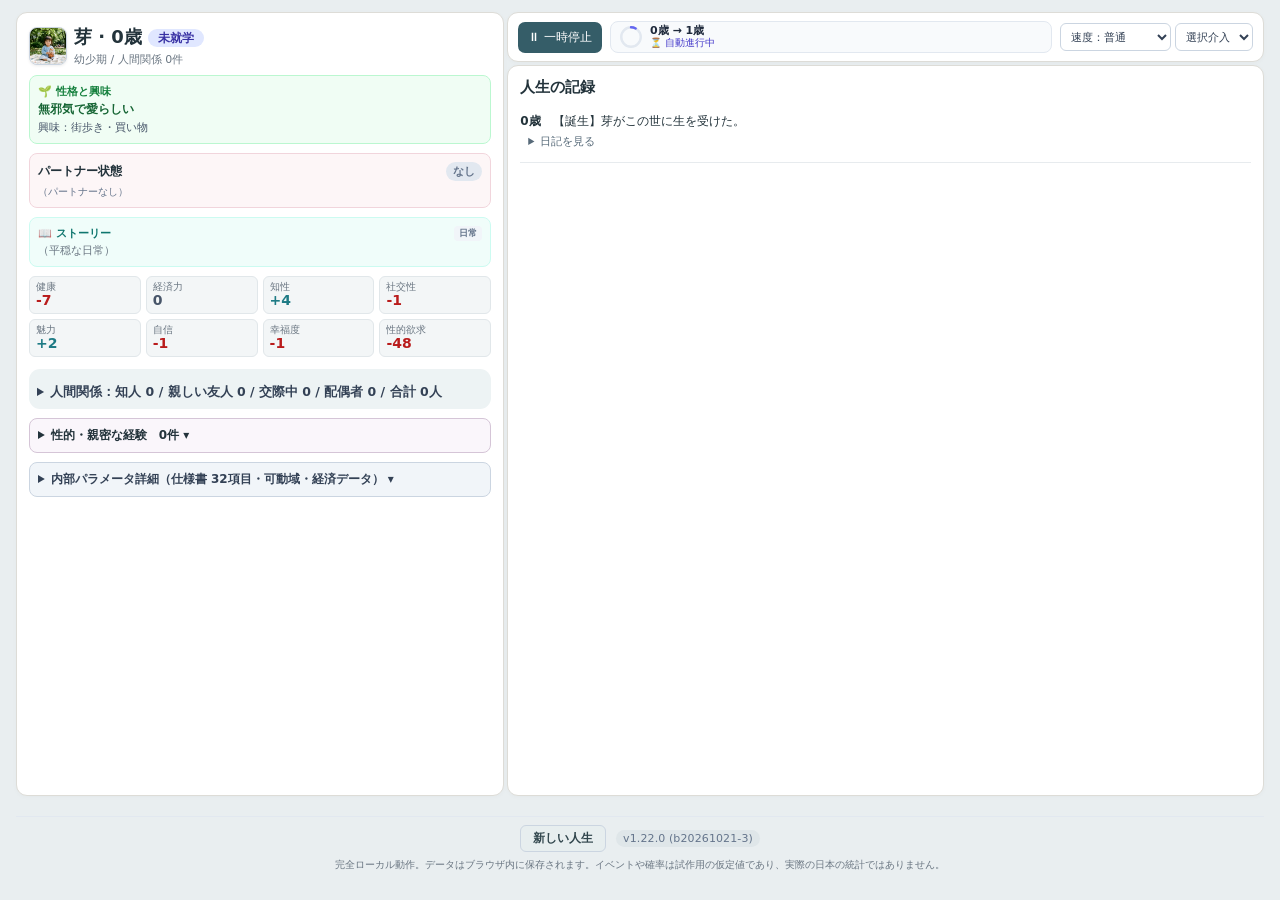
==== index.html @ 7a84aae5 "improve" ====
<!doctype html>
<html lang="ja">

<head>
  <meta charset="utf-8">
  <meta name="viewport" content="width=device-width,initial-scale=1,viewport-fit=cover">
  <meta name="color-scheme" content="light">
  <meta name="apple-mobile-web-app-capable" content="yes">
  <meta name="mobile-web-app-capable" content="yes">
  <meta name="apple-mobile-web-app-status-bar-style" content="default">
  <meta name="apple-mobile-web-app-title" content="ある人生">
  <title>ある人生 - Life Simulator</title>
  <link rel="stylesheet" href="style.css?v=20261025-9">
</head>

<body>
  <main>
    <div class="workspace">
      <!-- 左カラム（デスクトップ）/ 下部詳細（スマホ）：プロフィール・ステータス・経験等 -->
      <section class="panel profile-panel">
        <div class="profile-summary">
          <div id="identity"></div>
          <div id="personalityInterest"></div>
          <div id="partnerStatus"></div>
          <div id="statusEmptySlot" class="status-empty-slot"></div>
          <div id="location" style="display:none;"></div>
        </div>
        <div class="stats" id="stats"></div>
        <!-- 人間関係パネル（デスクトップ時：パラメータの下、スマホ時：操作パネルの上へ動的配置） -->
        <section class="panel bonds-panel">
          <div id="bonds"></div>
        </section>
        <div id="experiencePanel"></div>
        <div id="internalParams"></div>
      </section>

      <!-- スリム操作パネル（時間の経過：円形プログレスリング） -->
      <section class="panel play-panel">
        <div class="play-controls-row">
          <button id="autoToggle" class="primary play-btn" title="進行 / 一時停止を切り替えます">
            <span id="autoToggleIcon">⏸</span> <span id="autoToggleText">一時停止</span>
          </button>

          <!-- 時間の経過インジケーター（円形リング＋年齢進行） -->
          <div id="timeProgressBox" class="time-progress-box" title="1年の経過インジケーター">
            <div class="time-ring-wrapper">
              <svg class="time-ring" width="24" height="24" viewBox="0 0 32 32">
                <circle class="time-ring-bg" cx="16" cy="16" r="13" />
                <circle id="timeProgressBar" class="time-ring-fg" cx="16" cy="16" r="13" />
              </svg>
            </div>
            <div class="time-text-group">
              <span id="timeProgressAge" class="time-age-text">0歳 → 1歳</span>
              <span id="timeProgressLabel" class="time-status-text">自動進行中</span>
            </div>
          </div>

          <div class="play-config-group">
            <select id="autoSpeedSelect" class="compact-select" title="進行速度">
              <option value="280" selected>速度：普通</option>
              <option value="120">速度：速い</option>
              <option value="550">速度：ゆっくり</option>
            </select>
            <select id="mode" class="compact-select" title="プレイモード">
              <option value="choice">選択介入</option>
              <option value="auto">全自動</option>
              <option value="free">自由入力</option>
            </select>
          </div>
        </div>

        <div id="intervene" style="display:none;margin-top:6px;">
          <h2 style="margin:4px 0 2px;font-size:12px;">自由入力</h2><textarea id="command"
            placeholder="例：勉強する／転職したい／貯金する／女性と交際したい／秘密を打ち明ける"></textarea>
          <div class="controls"><button id="act">行動する</button><span class="muted" id="feedback"></span></div>
        </div>
      </section>

      <!-- 人生の記録パネル -->
      <section class="panel history-panel">
        <h2>人生の記録</h2>
        <div id="event"></div>
        <div id="history" class="log"></div>
      </section>
    </div>

    <!-- ページ下部：バージョン情報・新しい人生ボタン・フッター注記 -->
    <footer class="app-footer">
      <div class="footer-actions">
        <button class="secondary restart-btn" id="restart">新しい人生</button>
        <span id="buildVersion" class="build-version">v1.22.8 (b20261025-9)</span>
      </div>
      <p class="muted footer-note">完全ローカル動作。データはブラウザ内に保存されます。イベントや確率は試作用の仮定値であり、実際の日本の統計ではありません。</p>
    </footer>
  </main>
  <script>window.BUILD_CACHE_KEY = '20261025-9';</script>
  <script src="events/manifest.js?v=20261025-9"></script>
  <script src="events/loader.js?v=20261025-9"></script>
  <script src="js/app.js?v=20261025-9"></script>
</body>

</html>
---- style.css ----
:root {
      font-family: system-ui, -apple-system, sans-serif;
      color-scheme: light;
      color: #27313c;
      background: #f4f2ed
    }

    * {
      box-sizing: border-box
    }

    body {
      margin: 0
    }

    main {
      max-width: 850px;
      margin: 25px auto;
      padding: 18px
    }

    header {
      display: flex;
      justify-content: space-between;
      align-items: center;
      gap: 12px
    }

    h1 {
      font-size: 27px;
      margin: 0
    }

    h2 {
      font-size: 19px
    }

    .muted {
      color: #697581;
      font-size: 13px
    }

    .panel {
      background: white;
      border: 1px solid #dddcd7;
      border-radius: 15px;
      padding: 20px;
      margin-top: 15px;
      box-shadow: 0 2px 8px #00000008
    }

    .stats {
      display: grid;
      grid-template-columns: repeat(4, 1fr);
      gap: 10px
    }

    .stat {
      background: #f2f5f5;
      border-radius: 9px;
      padding: 10px
    }

    .stat b {
      display: block;
      font-size: 20px
    }

    button,
    select,
    textarea {
      font: inherit
    }

    button {
      border: 0;
      background: #355d68;
      color: white;
      padding: 10px 14px;
      border-radius: 9px;
      cursor: pointer
    }

    button.secondary {
      background: #e7eeef;
      color: #30454c
    }

    button:disabled {
      opacity: .5;
      cursor: not-allowed
    }

    .controls {
      display: flex;
      flex-wrap: wrap;
      gap: 9px;
      align-items: center
    }

    select {
      padding: 10px;
      border-radius: 8px;
      border: 1px solid #cbd0d2;
      background: #ffffff;
      color: #23333b
    }

    textarea {
      width: 100%;
      min-height: 85px;
      padding: 12px;
      border: 1px solid #cbd0d2;
      border-radius: 9px;
      resize: vertical;
      background: #ffffff;
      color: #23333b
    }

    .choice {
      display: block;
      width: 100%;
      text-align: left;
      margin: 8px 0;
      background: #edf2f2;
      color: #263f45
    }

    .log {
      max-height: 320px;
      overflow: auto
    }

    .log p {
      border-bottom: 1px solid #eee;
      padding-bottom: 8px;
      line-height: 1.6
    }

    .note {
      background: #fff4de;
      padding: 10px;
      border-radius: 8px
    }

    .hidden {
      display: none
    }

    /* Compact single-screen workspace */
    :root {
      background: #e9eef0;
      color: #23333b
    }

    html,
    body {
      height: 100%;
      overflow: hidden
    }

    main {
      max-width: none;
      width: 100%;
      height: 100dvh;
      margin: 0;
      padding: 12px 16px;
      display: grid;
      grid-template-rows: minmax(0, 1fr) auto;
      gap: 10px;
    }

    header {
      display: none;
    }

    .build-version {
      font-size: 11px;
      font-weight: 500;
      color: #64748b;
      background: #dfe6e9;
      padding: 2px 7px;
      border-radius: 999px;
      letter-spacing: 0.01em;
      white-space: nowrap;
    }

    h2 {
      font-size: 15px;
      margin: 0 0 7px
    }

    .muted {
      font-size: 11px
    }

    .workspace {
      display: grid;
      grid-template-columns: minmax(280px, 1fr) minmax(380px, 1.55fr);
      grid-template-rows: auto minmax(0, 1fr);
      gap: 3px;
      min-height: 0;
      height: 100%;
    }

    .panel {
      margin: 0;
      border-radius: 11px;
      padding: 12px;
      box-shadow: 0 1px 5px #00000007;
      min-height: 0
    }

    .profile-panel,
    .bonds-panel,
    .play-panel,
    .history-panel {
      display: flex;
      flex-direction: column;
      overflow: hidden
    }

    .profile-panel {
      grid-column: 1;
      grid-row: 1 / span 2;
      overflow: auto;
    }

    .profile-panel .bonds-panel {
      background: transparent;
      border: none;
      box-shadow: none;
      padding: 0;
      margin: 4px 0 0;
      align-self: stretch;
      width: 100%;
      flex-shrink: 0;
    }

    .play-panel {
      grid-column: 2;
      grid-row: 1;
      overflow: visible;
      min-height: auto;
      height: auto;
      align-self: start;
    }

    .history-panel {
      grid-column: 2;
      grid-row: 2;
      overflow: hidden;
    }

    .profile-summary {
      display: flex;
      flex-direction: column;
      gap: 0;
    }

    .profile-summary #identity {
      margin-bottom: 8px;
    }

    .stats {
      display: grid;
      grid-template-columns: repeat(4, minmax(0, 1fr));
      gap: 5px;
      margin-bottom: 8px;
    }

    .stat {
      padding: 4px 6px;
      background: #f3f6f7;
      border: 1px solid #e1e7ea;
      border-radius: 6px;
      min-width: 0;
    }

    .stat b {
      font-size: 14px;
      line-height: 1.2;
      display: block;
    }

    .stat .muted {
      font-size: 10px;
      line-height: 1.1;
      white-space: nowrap;
      overflow: hidden;
      text-overflow: ellipsis;
      display: block;
    }

    .controls {
      gap: 6px
    }

    button {
      padding: 7px 10px;
      border-radius: 7px;
      font-size: 12px
    }

    select {
      padding: 7px;
      font-size: 12px
    }

    .play-panel>.controls {
      flex-shrink: 0
    }

    .play-panel>.muted {
      margin: 7px 0;
      font-size: 10px
    }

    .history-panel #event {
      flex-shrink: 0;
      margin-bottom: 8px;
    }

    .pending-event-card {
      background: #ffffff;
      border: 1.5px solid #a87182;
      border-radius: 8px;
      box-shadow: 0 4px 14px rgba(168, 113, 130, 0.12);
      padding: 10px 12px;
      margin-bottom: 8px;
    }

    .pending-header {
      display: flex;
      justify-content: space-between;
      align-items: center;
      margin-bottom: 5px;
    }

    .pending-badge {
      display: inline-block;
      background: #f7eff2;
      color: #6b3b49;
      border: 1px solid #e8d5dc;
      font-size: 11px;
      font-weight: 700;
      padding: 2px 8px;
      border-radius: 4px;
    }

    .pending-age {
      font-size: 11px;
      font-weight: 600;
      color: #64748b;
    }

    .pending-title {
      margin: 0 0 6px;
      font-size: 13.5px;
      color: #0f172a;
      font-weight: 700;
    }

    .pending-desc {
      margin: 0 0 10px;
      font-size: 12.5px;
      line-height: 1.55;
      color: #334155;
    }

    .pending-choices {
      display: flex;
      flex-direction: column;
      gap: 5px;
    }

    .pending-choices .choice {
      margin: 0;
      padding: 7px 11px;
      text-align: left;
      font-weight: 600;
      font-size: 12.5px;
      border-radius: 6px;
      background: #fff;
      border: 1px solid #cbd5e1;
      color: #0f172a;
      cursor: pointer;
      transition: all 0.15s ease;
    }

    .pending-choices .choice:hover {
      background: #faf4f6;
      border-color: #a87182;
      color: #542936;
    }

    .history-choice-line,
    .history-result-line {
      display: flex;
      align-items: baseline;
      gap: 6px;
      margin: 3px 0 2px;
      font-size: 12px;
      line-height: 1.45;
      color: #334155;
    }

    .history-choice-text {
      font-weight: 500;
      color: #0369a1;
    }

    .history-result-text {
      font-weight: 500;
      color: #334155;
    }

    .history-impact-line {
      display: flex;
      align-items: baseline;
      gap: 6px;
      margin: 2px 0 2px;
      font-size: 11px;
      line-height: 1.4;
      color: #64748b;
    }

    .history-impact-text {
      color: #475569;
    }

    .history-tag {
      display: inline-block;
      padding: 1px 6px;
      border-radius: 4px;
      font-size: 10px;
      font-weight: 700;
      letter-spacing: 0.5px;
      flex-shrink: 0;
    }

    .tag-choice {
      background: #e0f2fe;
      color: #0369a1;
      border: 1px solid #bae6fd;
    }

    .tag-result {
      background: #f1f5f9;
      color: #475569;
      border: 1px solid #cbd5e1;
    }

    .tag-impact {
      background: #f8fafc;
      color: #64748b;
      border: 1px solid #e2e8f0;
    }

    .tag-precursor,
    .badge-precursor {
      background: #f0fdf4 !important;
      color: #166534 !important;
      border: 1px solid #bbf7d0 !important;
    }

    .tag-followup,
    .badge-followup {
      background: #eff6ff !important;
      color: #1e40af !important;
      border: 1px solid #bfdbfe !important;
    }

    .tag-story,
    .badge-narrative {
      background: #fffbeb !important;
      color: #92400e !important;
      border: 1px solid #fde68a !important;
    }

    .tag-major,
    .badge-major {
      background: #fdf2f4 !important;
      color: #881337 !important;
      border: 1px solid #fecdd3 !important;
    }

    .tag-random,
    .badge-random {
      background: #f0f9ff !important;
      color: #0369a1 !important;
      border: 1px solid #bae6fd !important;
    }

    .tag-daily,
    .badge-daily {
      background: #f8fafc !important;
      color: #475569 !important;
      border: 1px solid #e2e8f0 !important;
    }

    .choice-narrative {
      background: #f8fafc !important;
      border-color: #94a3b8 !important;
      color: #1e293b !important;
      text-align: center !important;
      padding: 9px 15px !important;
      font-weight: 700 !important;
    }

    .choice-narrative:hover {
      background: #e2e8f0 !important;
      border-color: #64748b !important;
      color: #0f172a !important;
    }

    .note {
      padding: 10px
    }

    .note p {
      margin: 6px 0 10px;
      font-size: 13px;
      line-height: 1.5
    }

    .choice {
      padding: 8px 10px;
      margin: 5px 0
    }

    .play-panel #intervene {
      margin-top: 8px;
      border-top: 1px solid #e4e9eb;
      padding-top: 9px;
      flex-shrink: 0
    }

    .play-panel #intervene h2 {
      margin: 0 0 6px
    }

    textarea {
      min-height: 55px;
      max-height: 100px;
      padding: 8px;
      font-size: 12px
    }

    .log {
      max-height: none;
      overflow: auto;
      flex: 1;
      min-height: 0
    }

    .log p {
      font-size: 12px;
      line-height: 1.45;
      margin: 0;
      padding: 9px 0
    }

    .history-panel h2 {
      flex-shrink: 0
    }

    .footer-note {
      margin: 0;
      padding: 0 3px;
      font-size: 10px
    }

    .profile-panel #identity h2 {
      font-size: 18px;
      margin: 0 0 3px
    }

    .profile-panel #identity p {
      margin: 0 0 12px
    }

    .history-panel .log p:first-child {
      font-weight: 500
    }

    /* スリムな操作パネルスタイル */
    .play-panel {
      padding: 8px 10px;
    }

    .play-controls-row {
      display: flex;
      align-items: center;
      flex-wrap: wrap;
      gap: 6px 8px;
    }

    .play-btn {
      font-size: 12px;
      font-weight: 700;
      padding: 6px 12px;
      border-radius: 8px;
      display: inline-flex;
      align-items: center;
      gap: 4px;
      min-width: 86px;
      justify-content: center;
      flex-shrink: 0;
    }

    /* 円形プログレスリングによる時間経過 */
    .time-progress-box {
      display: inline-flex;
      align-items: center;
      gap: 7px;
      padding: 3px 8px;
      background: #f8fafc;
      border: 1px solid #e2e8f0;
      border-radius: 8px;
      flex: 1 1 auto;
      min-width: 110px;
    }

    .time-ring-wrapper {
      position: relative;
      width: 24px;
      height: 24px;
      flex-shrink: 0;
    }

    .time-ring {
      transform: rotate(-90deg);
      display: block;
    }

    .time-ring-bg {
      stroke: #e2e8f0;
      stroke-width: 3.2;
      fill: none;
    }

    .time-ring-fg {
      stroke: #6366f1;
      stroke-width: 3.2;
      stroke-linecap: round;
      fill: none;
      stroke-dasharray: 81.68;
      stroke-dashoffset: 81.68;
      transition: stroke-dashoffset 0.28s linear, stroke 0.25s ease;
    }

    .time-text-group {
      display: flex;
      flex-direction: column;
      line-height: 1.15;
      min-width: 0;
    }

    .time-age-text {
      font-size: 11px;
      font-weight: 700;
      color: #1e293b;
      white-space: nowrap;
    }

    .time-status-text {
      font-size: 9.5px;
      color: #64748b;
      white-space: nowrap;
    }

    .play-config-group {
      display: inline-flex;
      align-items: center;
      gap: 4px;
      margin-left: auto;
      flex-shrink: 0;
    }

    .compact-select {
      padding: 4px 6px;
      font-size: 11px;
      border-radius: 6px;
      border: 1px solid #cbd5e1;
      background: #ffffff;
      color: #334155;
      cursor: pointer;
      height: 28px;
    }

    /* 人間関係パネル */
    .bonds-panel {
      padding: 10px 12px;
    }

    .bonds-panel .bonds-box {
      margin: 0;
    }

    .bonds-panel .bonds-box details summary {
      cursor: pointer;
      font-weight: 600;
      font-size: 12.5px;
      color: #334155;
      outline: none;
    }

    .bonds-panel .exp-list {
      max-height: 200px;
      overflow-y: auto;
      -webkit-overflow-scrolling: touch;
      padding-right: 2px;
    }

    /* フッター */
    .app-footer {
      margin-top: 10px;
      padding: 8px 0 16px;
      border-top: 1px solid #e2e8f0;
      display: flex;
      flex-direction: column;
      align-items: center;
      gap: 6px;
      text-align: center;
      flex-shrink: 0;
    }

    .footer-actions {
      display: flex;
      align-items: center;
      justify-content: center;
      gap: 10px;
    }

    .restart-btn {
      padding: 5px 12px;
      font-size: 11.5px;
      font-weight: 600;
      border-radius: 6px;
      background: #e2e8f0;
      color: #334155;
      border: 1px solid #cbd5e1;
    }

    .restart-btn:hover {
      background: #cbd5e1;
    }

    @media(max-width:920px) {
      .workspace {
        grid-template-columns: minmax(240px, 1fr) minmax(300px, 1.35fr);
        grid-template-rows: auto minmax(0, 1fr);
        gap: 3px;
      }

      .profile-panel {
        grid-column: 1;
        grid-row: 1 / span 2;
      }

      .play-panel {
        grid-column: 2;
        grid-row: 1;
      }

      .history-panel {
        grid-column: 2;
        grid-row: 2;
      }

      .stats {
        grid-template-columns: repeat(4, 1fr);
      }

      .history-panel .log {
        display: block;
      }
    }

    @media(max-width:600px) {

      html {
        height: auto;
        overflow-x: hidden;
        overflow-y: auto;
      }

      body {
        height: auto;
        min-height: 100%;
        overflow: visible;
      }

      main {
        height: auto;
        min-height: 100dvh;
        padding: 0 8px 24px;
        gap: 6px;
        display: flex;
        flex-direction: column;
      }

      /* スマホ上部固定：主人公情報バー（ヘッダー削除に伴い最上部にスッキリ配置） */
      .profile-summary {
        position: fixed;
        top: 0;
        left: 0;
        right: 0;
        z-index: 100;
        background: #ffffff;
        border-bottom: 1px solid #dddcd7;
        border-radius: 0 0 10px 10px;
        padding: 5px 6px;
        padding-top: calc(5px + env(safe-area-inset-top, 0px));
        box-shadow: 0 2px 6px rgba(0, 0, 0, 0.07);
        display: grid;
        grid-template-columns: repeat(2, minmax(0, 1fr));
        gap: 4px 6px;
        align-items: stretch;
        margin-bottom: 0;
        box-sizing: border-box;
      }

      .workspace {
        display: flex;
        flex-direction: column;
        gap: 3px;
        min-height: 0;
        margin-top: calc(var(--profile-summary-height, 100px) + 3px);
      }

      .profile-panel,
      .bonds-panel,
      .play-panel,
      .history-panel {
        grid-column: auto !important;
        grid-row: auto !important;
      }

      .panel {
        padding: 8px 10px !important;
        border-radius: 10px;
      }

      /* 表示順序：人間関係（操作パネルの上）→ 操作パネル → 人生の記録 → プロフィール詳細 */
      .bonds-panel {
        order: 1 !important;
        align-self: stretch !important;
        width: 100% !important;
        box-sizing: border-box !important;
      }

      .play-panel {
        order: 2 !important;
        align-self: stretch !important;
        width: 100% !important;
        box-sizing: border-box !important;
        overflow: visible;
        padding: 6px 8px !important;
      }

      .history-panel {
        order: 3 !important;
        height: auto !important;
        min-height: 280px !important;
        max-height: none !important;
        overflow: visible !important;
        display: flex;
        flex-direction: column;
        padding: 8px 10px !important;
      }

      .profile-panel {
        order: 4 !important;
        margin-top: 0 !important;
        padding: 8px;
        overflow: visible;
      }

      .app-footer {
        order: 5 !important;
        margin-top: 12px;
        padding: 10px 0 24px;
      }

      .profile-summary #identity {
        margin: 0 !important;
        background: #f8fafc;
        border: 1px solid #e2e8f0;
        border-radius: 8px;
        padding: 5px 6px !important;
        display: flex;
        flex-direction: column;
        justify-content: center;
        min-width: 0;
      }

      .profile-summary #identity h2 {
        font-size: 12px !important;
        margin: 0 0 2px 0 !important;
        line-height: 1.2 !important;
        white-space: nowrap;
        overflow: hidden;
        text-overflow: ellipsis;
      }

      .profile-summary #identity h2 .badge {
        font-size: 0.72em !important;
        padding: 1px 5px !important;
      }

      .profile-summary #identity p {
        font-size: 9px !important;
        margin: 0 !important;
        line-height: 1.2 !important;
        white-space: nowrap;
        overflow: hidden;
        text-overflow: ellipsis;
      }

      .profile-summary .identity-avatar {
        width: 32px !important;
        height: 32px !important;
        border-radius: 6px !important;
      }

      .partner-box {
        margin: 0 !important;
        padding: 5px 6px !important;
        font-size: 10px !important;
        height: 100%;
        display: flex;
        flex-direction: column;
        justify-content: center;
        min-width: 0;
        box-sizing: border-box;
      }

      .partner-header {
        font-size: 10px !important;
        margin-bottom: 2px !important;
      }

      .partner-badge {
        font-size: 9px !important;
        padding: 1px 5px !important;
      }

      .partner-info {
        font-size: 9px !important;
        line-height: 1.2 !important;
        white-space: nowrap;
        overflow: hidden;
        text-overflow: ellipsis;
      }

      .partner-info .partner-item {
        margin-top: 1px !important;
        white-space: nowrap;
        overflow: hidden;
        text-overflow: ellipsis;
      }

      .location-box {
        margin: 0 !important;
        padding: 5px 6px !important;
        font-size: 10px !important;
        height: 100%;
        display: flex;
        flex-direction: column;
        justify-content: center;
        min-width: 0;
        box-sizing: border-box;
      }

      .location-box strong {
        font-size: 10px !important;
      }

      .location-box .muted {
        font-size: 9px !important;
        margin: 1px 0 0 !important;
        white-space: nowrap;
        overflow: hidden;
        text-overflow: ellipsis;
      }

      .personality-box {
        margin: 0 !important;
        padding: 5px 6px !important;
        font-size: 10px !important;
        height: 100%;
        display: flex;
        flex-direction: column;
        justify-content: center;
        min-width: 0;
        box-sizing: border-box;
        background: #f0fdf4 !important;
        border: 1px solid #bbf7d0 !important;
        border-radius: 8px;
      }

      .personality-header {
        font-size: 10px !important;
        margin-bottom: 2px !important;
        font-weight: 700;
        color: #15803d;
        display: flex;
        align-items: center;
        gap: 3px;
        white-space: nowrap;
        overflow: hidden;
        text-overflow: ellipsis;
      }

      .personality-val {
        font-size: 10px !important;
        font-weight: 600;
        color: #166534;
        line-height: 1.2 !important;
        white-space: nowrap;
        overflow: hidden;
        text-overflow: ellipsis;
      }

      .interest-val {
        font-size: 9px !important;
        color: #475569;
        margin-top: 1px !important;
        line-height: 1.2 !important;
        white-space: nowrap;
        overflow: hidden;
        text-overflow: ellipsis;
      }

      .status-empty-slot {
        margin: 0 !important;
        padding: 0 !important;
        border: none !important;
        background: transparent !important;
        min-height: 38px;
        height: 100%;
        box-sizing: border-box;
        display: block !important;
        min-width: 0;
      }

      .scenarios-box {
        margin: 0 !important;
        padding: 5px 6px !important;
        font-size: 10px !important;
        height: 100%;
        display: flex;
        flex-direction: column;
        justify-content: center;
        min-width: 0;
        box-sizing: border-box;
        background: #f0fdfa !important;
        border: 1px solid #ccfbf1 !important;
        border-radius: 8px !important;
      }

      .scenarios-header {
        font-size: 10px !important;
        margin-bottom: 2px !important;
        font-weight: 700;
        color: #0f766e !important;
        display: flex;
        justify-content: space-between;
        align-items: center;
        white-space: nowrap;
        overflow: hidden;
        text-overflow: ellipsis;
      }

      .scenario-badge {
        font-size: 8.5px !important;
        padding: 1px 4px !important;
        border-radius: 3px;
      }

      .scenario-badge.active {
        background: #ccfbf1 !important;
        color: #0f766e !important;
        font-weight: 600;
      }

      .scenario-badge.none {
        background: #f1f5f9 !important;
        color: #64748b !important;
      }

      .scenarios-info {
        font-size: 9px !important;
        line-height: 1.2 !important;
        white-space: nowrap;
        overflow: hidden;
        text-overflow: ellipsis;
      }

      .scenarios-info .scenario-item {
        font-size: 9px !important;
        white-space: nowrap;
        overflow: hidden;
        text-overflow: ellipsis;
      }

      .stats {
        grid-template-columns: repeat(4, minmax(0, 1fr)) !important;
        gap: 3px 4px !important;
        margin-bottom: 6px !important;
      }

      .stat {
        display: flex !important;
        flex-direction: row !important;
        justify-content: space-between !important;
        align-items: baseline !important;
        padding: 2px 4px !important;
        border-radius: 4px !important;
        white-space: nowrap !important;
        min-width: 0 !important;
      }

      .stat .muted {
        font-size: 9px !important;
        line-height: 1.2 !important;
        display: inline !important;
        white-space: nowrap !important;
        overflow: hidden !important;
        text-overflow: ellipsis !important;
      }

      .stat b {
        font-size: 11px !important;
        line-height: 1.2 !important;
        display: inline !important;
        margin-left: 2px !important;
        flex-shrink: 0 !important;
      }

      .history-panel h2 {
        font-size: 13px !important;
        margin: 0 0 4px !important;
      }

      .history-panel .log {
        display: block !important;
        max-height: 360px !important;
        overflow-y: auto !important;
        -webkit-overflow-scrolling: touch;
      }

      .bonds-panel .exp-list {
        max-height: 160px;
      }

      button,
      .choice,
      select,
      summary {
        touch-action: manipulation;
      }

      .footer-note {
        font-size: 9px;
      }
    }

    .partner-box {
      background: #fdf6f7;
      border: 1px solid #f1d5dc;
      border-radius: 8px;
      padding: 8px;
      margin: 0 0 9px;
      font-size: 12px
    }

    .personality-box {
      background: #f0fdf4;
      border: 1px solid #bbf7d0;
      border-radius: 8px;
      padding: 8px;
      margin: 0 0 9px;
      font-size: 12px;
    }

    .personality-header {
      font-size: 11px;
      font-weight: 700;
      color: #15803d;
      margin-bottom: 3px;
      display: flex;
      align-items: center;
      gap: 4px;
    }

    .personality-val {
      font-weight: 600;
      color: #166534;
      font-size: 11.5px;
    }

    .status-empty-slot {
      display: block;
    }

    .scenarios-box {
      background: #f0fdfa;
      border: 1px solid #ccfbf1;
      border-radius: 8px;
      padding: 8px;
      margin: 0 0 9px;
      font-size: 12px;
    }

    .scenarios-header {
      font-size: 11px;
      font-weight: 700;
      color: #0f766e;
      margin-bottom: 3px;
      display: flex;
      justify-content: space-between;
      align-items: center;
    }

    .scenario-badge {
      font-size: 9px;
      padding: 1px 5px;
      border-radius: 4px;
    }

    .scenario-badge.active {
      background: #ccfbf1;
      color: #0f766e;
      font-weight: 600;
    }

    .scenario-badge.none {
      background: #f1f5f9;
      color: #64748b;
    }

    .scenarios-info {
      font-size: 11px;
      line-height: 1.3;
    }

    .scenarios-info .scenario-item {
      white-space: nowrap;
      overflow: hidden;
      text-overflow: ellipsis;
    }

    .interest-val {
      font-size: 11px;
      color: #475569;
      margin-top: 3px;
    }

    .partner-header {
      display: flex;
      justify-content: space-between;
      align-items: center;
      margin-bottom: 4px
    }

    .partner-badge {
      display: inline-block;
      padding: 2px 7px;
      border-radius: 10px;
      font-size: 11px;
      font-weight: 600
    }

    .partner-badge.none {
      background: #e2e8f0;
      color: #64748b
    }

    .partner-badge.dating {
      background: #fee2e2;
      color: #b91c1c
    }

    .partner-badge.cheating {
      background: #fef3c7;
      color: #b45309
    }

    .partner-badge.married {
      background: #fce7f3;
      color: #be185d
    }

    .partner-badge.infidelity {
      background: #ede9fe;
      color: #6d28d9
    }

    .partner-badge.widowed {
      background: #f1f5f9;
      color: #475569
    }

    .partner-info {
      font-size: 11px;
      line-height: 1.4;
      color: #334155
    }

    .partner-info .partner-item {
      margin-top: 3px
    }

    .partner-subtext {
      color: #64748b;
      font-size: 10px
    }

    .location-box {
      background: #eef4f4;
      border-radius: 8px;
      padding: 8px;
      margin: 0 0 9px;
      font-size: 12px
    }

    .location-box .muted {
      margin: 3px 0 0
    }

    .location-box button {
      padding: 3px 7px;
      margin-top: 5px
    }

    .location-box select {
      padding: 3px;
      max-width: 100%;
      font-size: 11px
    }

    .location-box details {
      margin-top: 5px
    }

    .location-box summary {
      cursor: pointer;
      color: #355d68;
      font-weight: 600;
      font-size: 11px
    }

    .location-edit {
      display: grid;
      grid-template-columns: 1fr 1fr;
      gap: 4px;
      margin-top: 5px
    }

    .location-edit label {
      font-size: 10px;
      color: #697581
    }

    .location-edit label:first-child {
      grid-column: 1/-1
    }

    .bonds-box {
      font-size: 11px;
      padding: 8px;
      margin-top: 8px;
      background: #edf3f4;
      border-radius: 8px
    }

    .bonds-box strong {
      font-size: 12px
    }

    .bonds-box p {
      margin: 5px 0
    }

    .experience-list {
      font-size: 11px;
      max-height: 150px;
      overflow: auto;
      margin-top: 6px
    }

    .experience-list p {
      margin: 5px 0;
      padding-bottom: 5px;
      border-bottom: 1px solid #e6e1e7
    }

    .experience-list small {
      color: #697581
    }

    .sexual-records-box {
      margin-top: 9px;
      padding: 10px;
      background: #faf4f8;
      border: 1px solid #ebdbe5;
      border-radius: 9px;
    }

    .sexual-records-box summary {
      cursor: pointer;
      font-size: 12px;
      font-weight: 700;
      color: #6a4a70;
      outline: none;
    }

    .sexual-records-box summary:hover {
      color: #4a2d52;
    }

    .sexual-records-box h4 {
      margin: 0 0 6px 0;
      font-size: 11px;
      color: #6a4a70;
      font-weight: bold;
    }

    .sexual-record-card {
      background: rgba(255, 255, 255, 0.7);
      border-left: 3px solid #b388b8;
      padding: 6px 8px;
      margin-bottom: 6px;
      border-radius: 0 6px 6px 0;
      font-size: 11px;
    }

    .sexual-record-card.first {
      border-left-color: #e57373;
    }

    .sexual-record-card.memorable {
      border-left-color: #ba68c8;
    }

    .sexual-record-card.latest {
      border-left-color: #5c6bc0;
    }

    .sexual-record-label {
      font-weight: bold;
      color: #4a2d52;
      font-size: 11px;
      margin-bottom: 2px;
    }

    .sexual-record-meta {
      font-size: 10px;
      color: #666;
    }

    .sexual-record-diary {
      margin-top: 4px;
      font-style: italic;
      color: #443;
      background: #faf6f8;
      padding: 4px 6px;
      border-radius: 4px;
      font-size: 10px;
      line-height: 1.4;
    }

    .bonds-box details {
      margin-top: 7px
    }

    .bonds-box summary {
      cursor: pointer;
      font-weight: 600
    }

    .internal-params-box {
      margin-top: 9px;
      background: #f1f5f9;
      border: 1px solid #cbd5e1;
      border-radius: 8px;
      padding: 8px;
      font-size: 11px;
    }

    .internal-params-box summary {
      cursor: pointer;
      font-weight: 700;
      font-size: 12px;
      color: #334155;
      outline: none;
    }

    .internal-params-box summary:hover {
      color: #1e293b;
    }

    .experience-panel {
      margin-top: 9px;
      border: 1px solid #d5c5d7;
      border-radius: 8px;
      padding: 8px;
      background: #faf6fb
    }

    .experience-panel summary {
      cursor: pointer;
      font-weight: 700;
      font-size: 12px
    }

    .experience-panel .exp-counts {
      font-size: 10px;
      color: #5c5864;
      margin: 6px 0
    }

    .experience-panel .exp-entry {
      border-bottom: 1px solid #e9dfea;
      padding: 6px 0;
      font-size: 11px
    }

    .experience-panel .exp-entry:last-child {
      border: 0
    }

    .experience-panel .exp-meta {
      font-size: 10px;
      color: #697581;
      margin-bottom: 3px
    }

    .experience-panel .exp-empty {
      font-size: 11px;
      color: #697581;
      padding: 8px 0
    }

    .experience-panel .exp-list {
      max-height: 210px;
      overflow: auto
    }

    .history-entry {
      border-bottom: 1px solid #e7ebee;
      padding-bottom: 5px
    }

    .history-entry p {
      border: 0 !important;
      padding-bottom: 4px !important
    }

    .diary {
      margin: 0 0 8px 8px;
      font-size: 12px
    }

    .diary summary {
      cursor: pointer;
      color: #576a79;
      font-size: 11px
    }

    .diary-body {
      margin: 7px 0 4px;
      padding: 9px 11px;
      border-left: 3px solid #d9c6da;
      background: #f9f5f9;
      border-radius: 4px;
      line-height: 1.7;
      font-size: 12px
    }

    .impact-line {
      font-size: 11px;
      color: #356275;
      background: #edf4f6;
      padding: 5px 7px;
      margin: 0 0 6px;
      border-radius: 5px
    }

    /* 主人公アバター写真 & 拡大モーダル */
    .identity-wrapper {
      display: flex;
      align-items: center;
      gap: 7px;
      width: 100%;
    }

    .identity-avatar {
      width: 38px;
      height: 38px;
      border-radius: 8px;
      object-fit: cover;
      cursor: pointer;
      flex-shrink: 0;
      border: 1px solid #cbd5e1;
      background: #f1f5f9;
      box-shadow: 0 1px 3px rgba(0, 0, 0, 0.08);
      transition: transform 0.15s ease, box-shadow 0.15s ease;
    }

    .identity-avatar:hover {
      transform: scale(1.06);
      box-shadow: 0 2px 7px rgba(0, 0, 0, 0.18);
    }

    .identity-text {
      min-width: 0;
      flex: 1;
    }

    .photo-modal {
      display: none;
      position: fixed;
      top: 0;
      left: 0;
      right: 0;
      bottom: 0;
      z-index: 1000;
      background: rgba(15, 23, 42, 0.78);
      align-items: center;
      justify-content: center;
      padding: 16px;
      backdrop-filter: blur(4px);
      -webkit-backdrop-filter: blur(4px);
      touch-action: manipulation;
    }

    .photo-modal.active {
      display: flex;
    }

    .photo-modal-content {
      position: relative;
      max-width: 90vw;
      max-height: 85vh;
      display: flex;
      flex-direction: column;
      align-items: center;
      animation: modalPop 0.2s cubic-bezier(0.16, 1, 0.3, 1);
    }

    @keyframes modalPop {
      from { opacity: 0; transform: scale(0.92); }
      to { opacity: 1; transform: scale(1); }
    }

    .photo-modal img {
      max-width: 100%;
      max-height: 80vh;
      object-fit: contain;
      border-radius: 12px;
      box-shadow: 0 12px 36px rgba(0, 0, 0, 0.45);
      cursor: pointer;
      background: #fff;
    }

    .photo-modal-close {
      position: absolute;
      top: -14px;
      right: -14px;
      width: 32px;
      height: 32px;
      border-radius: 50%;
      background: #1e293b;
      color: #fff;
      border: 2px solid #fff;
      font-size: 15px;
      display: flex;
      align-items: center;
      justify-content: center;
      cursor: pointer;
      padding: 0;
      box-shadow: 0 3px 10px rgba(0, 0, 0, 0.35);
      z-index: 10;
    }
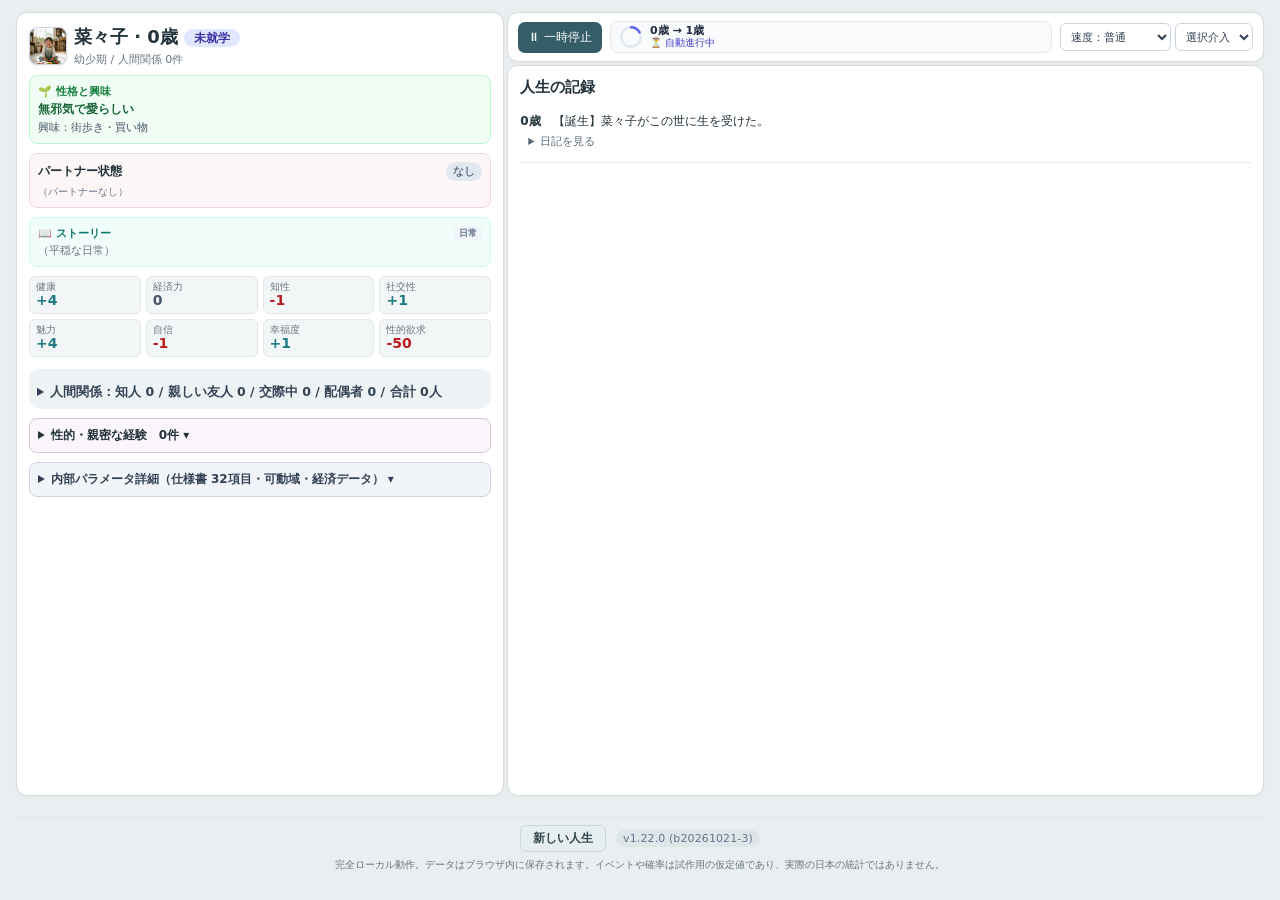
==== commit 33af9b42: "improved" ====
--- a/index.html
+++ b/index.html
@@ -88,15 +88,15 @@
     <footer class="app-footer">
       <div class="footer-actions">
         <button class="secondary restart-btn" id="restart">新しい人生</button>
-        <span id="buildVersion" class="build-version">v1.22.8 (b20261025-9)</span>
+        <span id="buildVersion" class="build-version">v1.22.10 (b20261026-2)</span>
       </div>
       <p class="muted footer-note">完全ローカル動作。データはブラウザ内に保存されます。イベントや確率は試作用の仮定値であり、実際の日本の統計ではありません。</p>
     </footer>
   </main>
-  <script>window.BUILD_CACHE_KEY = '20261025-9';</script>
-  <script src="events/manifest.js?v=20261025-9"></script>
-  <script src="events/loader.js?v=20261025-9"></script>
-  <script src="js/app.js?v=20261025-9"></script>
+  <script>window.BUILD_CACHE_KEY = '20261026-2';</script>
+  <script src="events/manifest.js?v=20261026-2"></script>
+  <script src="events/loader.js?v=20261026-2"></script>
+  <script src="js/app.js?v=20261026-2"></script>
 </body>
 
 </html>
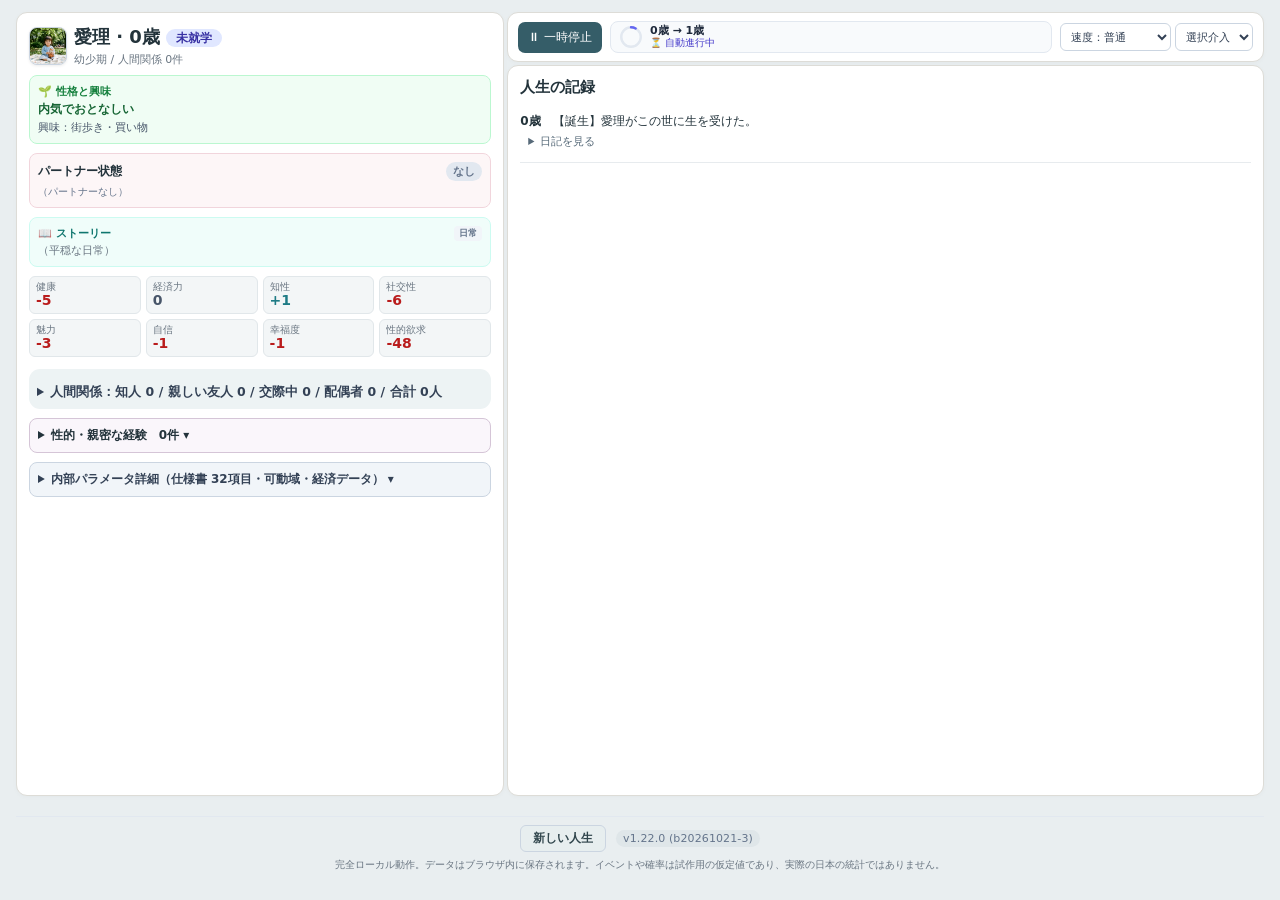
==== commit 70c87f9c: "improved" ====
--- a/index.html
+++ b/index.html
@@ -88,15 +88,15 @@
     <footer class="app-footer">
       <div class="footer-actions">
         <button class="secondary restart-btn" id="restart">新しい人生</button>
-        <span id="buildVersion" class="build-version">v1.22.10 (b20261026-2)</span>
+        <span id="buildVersion" class="build-version">v1.22.11 (b20261026-3)</span>
       </div>
       <p class="muted footer-note">完全ローカル動作。データはブラウザ内に保存されます。イベントや確率は試作用の仮定値であり、実際の日本の統計ではありません。</p>
     </footer>
   </main>
-  <script>window.BUILD_CACHE_KEY = '20261026-2';</script>
-  <script src="events/manifest.js?v=20261026-2"></script>
-  <script src="events/loader.js?v=20261026-2"></script>
-  <script src="js/app.js?v=20261026-2"></script>
+  <script>window.BUILD_CACHE_KEY = '20261026-3';</script>
+  <script src="events/manifest.js?v=20261026-3"></script>
+  <script src="events/loader.js?v=20261026-3"></script>
+  <script src="js/app.js?v=20261026-3"></script>
 </body>
 
 </html>
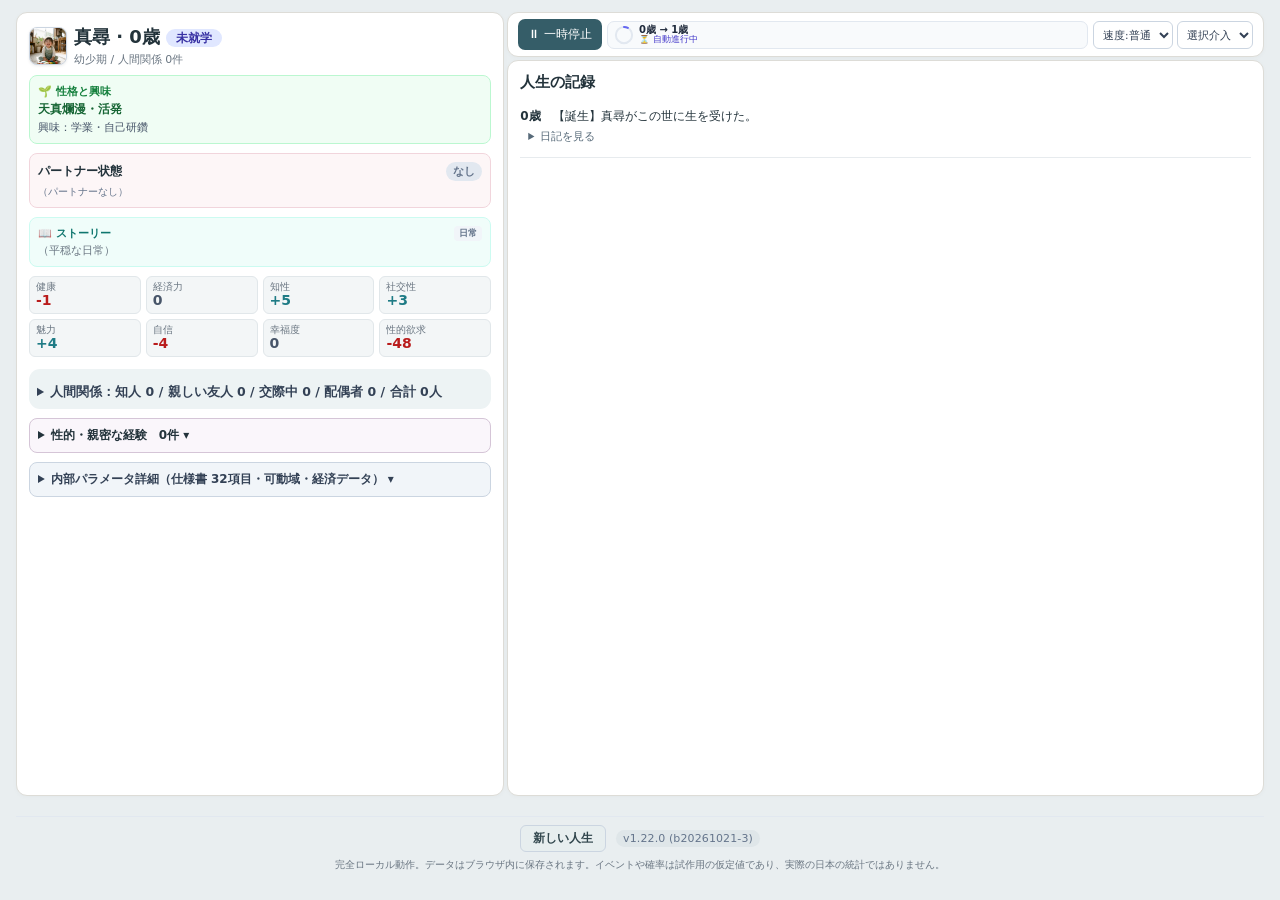
==== commit ed768630: "u improved" ====
--- a/index.html
+++ b/index.html
@@ -10,7 +10,7 @@
   <meta name="apple-mobile-web-app-status-bar-style" content="default">
   <meta name="apple-mobile-web-app-title" content="ある人生">
   <title>ある人生 - Life Simulator</title>
-  <link rel="stylesheet" href="style.css?v=20261025-9">
+  <link rel="stylesheet" href="style.css?v=20261026-4">
 </head>
 
 <body>
@@ -57,9 +57,9 @@
 
           <div class="play-config-group">
             <select id="autoSpeedSelect" class="compact-select" title="進行速度">
-              <option value="280" selected>速度：普通</option>
-              <option value="120">速度：速い</option>
-              <option value="550">速度：ゆっくり</option>
+              <option value="280" selected>速度:普通</option>
+              <option value="120">速度:速い</option>
+              <option value="550">速度:遅い</option>
             </select>
             <select id="mode" class="compact-select" title="プレイモード">
               <option value="choice">選択介入</option>
@@ -88,15 +88,15 @@
     <footer class="app-footer">
       <div class="footer-actions">
         <button class="secondary restart-btn" id="restart">新しい人生</button>
-        <span id="buildVersion" class="build-version">v1.22.11 (b20261026-3)</span>
+        <span id="buildVersion" class="build-version">v1.22.12 (b20261026-4)</span>
       </div>
       <p class="muted footer-note">完全ローカル動作。データはブラウザ内に保存されます。イベントや確率は試作用の仮定値であり、実際の日本の統計ではありません。</p>
     </footer>
   </main>
-  <script>window.BUILD_CACHE_KEY = '20261026-3';</script>
-  <script src="events/manifest.js?v=20261026-3"></script>
-  <script src="events/loader.js?v=20261026-3"></script>
-  <script src="js/app.js?v=20261026-3"></script>
+  <script>window.BUILD_CACHE_KEY = '20261026-4';</script>
+  <script src="events/manifest.js?v=20261026-4"></script>
+  <script src="events/loader.js?v=20261026-4"></script>
+  <script src="js/app.js?v=20261026-4"></script>
 </body>
 
 </html>
--- a/style.css
+++ b/style.css
@@ -586,50 +586,60 @@
 
     /* スリムな操作パネルスタイル */
     .play-panel {
-      padding: 8px 10px;
+      padding: 6px 10px;
     }
 
     .play-controls-row {
       display: flex;
       align-items: center;
-      flex-wrap: wrap;
-      gap: 6px 8px;
+      flex-wrap: nowrap;
+      gap: 5px;
+      width: 100%;
+      box-sizing: border-box;
     }
 
     .play-btn {
-      font-size: 12px;
+      font-size: 11px;
       font-weight: 700;
-      padding: 6px 12px;
-      border-radius: 8px;
+      padding: 4px 8px;
+      border-radius: 7px;
       display: inline-flex;
       align-items: center;
-      gap: 4px;
-      min-width: 86px;
+      gap: 3px;
+      min-width: 0;
       justify-content: center;
       flex-shrink: 0;
+      white-space: nowrap;
+      height: 28px;
+      box-sizing: border-box;
     }
 
     /* 円形プログレスリングによる時間経過 */
     .time-progress-box {
       display: inline-flex;
       align-items: center;
-      gap: 7px;
-      padding: 3px 8px;
+      gap: 5px;
+      padding: 2px 6px;
       background: #f8fafc;
       border: 1px solid #e2e8f0;
-      border-radius: 8px;
+      border-radius: 7px;
       flex: 1 1 auto;
-      min-width: 110px;
+      min-width: 0;
+      height: 28px;
+      box-sizing: border-box;
+      overflow: hidden;
     }
 
     .time-ring-wrapper {
       position: relative;
-      width: 24px;
-      height: 24px;
+      width: 20px;
+      height: 20px;
       flex-shrink: 0;
     }
 
     .time-ring {
+      width: 20px;
+      height: 20px;
       transform: rotate(-90deg);
       display: block;
     }
@@ -653,21 +663,26 @@
     .time-text-group {
       display: flex;
       flex-direction: column;
-      line-height: 1.15;
+      line-height: 1.1;
       min-width: 0;
+      overflow: hidden;
     }
 
     .time-age-text {
-      font-size: 11px;
+      font-size: 10px;
       font-weight: 700;
       color: #1e293b;
       white-space: nowrap;
+      overflow: hidden;
+      text-overflow: ellipsis;
     }
 
     .time-status-text {
-      font-size: 9.5px;
+      font-size: 8.5px;
       color: #64748b;
       white-space: nowrap;
+      overflow: hidden;
+      text-overflow: ellipsis;
     }
 
     .play-config-group {
@@ -679,14 +694,16 @@
     }
 
     .compact-select {
-      padding: 4px 6px;
-      font-size: 11px;
+      padding: 2px 5px;
+      font-size: 10.5px;
       border-radius: 6px;
       border: 1px solid #cbd5e1;
       background: #ffffff;
       color: #334155;
       cursor: pointer;
       height: 28px;
+      box-sizing: border-box;
+      max-width: 90px;
     }
 
     /* 人間関係パネル */
@@ -857,7 +874,43 @@
         width: 100% !important;
         box-sizing: border-box !important;
         overflow: visible;
-        padding: 6px 8px !important;
+        padding: 5px 6px !important;
+      }
+
+      .play-controls-row {
+        gap: 3px !important;
+        flex-wrap: nowrap !important;
+      }
+
+      .play-btn {
+        font-size: 10.5px !important;
+        padding: 4px 6px !important;
+        height: 26px !important;
+      }
+
+      .time-progress-box {
+        padding: 2px 4px !important;
+        gap: 4px !important;
+        height: 26px !important;
+      }
+
+      .time-age-text {
+        font-size: 9.5px !important;
+      }
+
+      .time-status-text {
+        font-size: 8px !important;
+      }
+
+      .play-config-group {
+        gap: 3px !important;
+      }
+
+      .compact-select {
+        font-size: 10px !important;
+        padding: 1px 3px !important;
+        height: 26px !important;
+        max-width: 82px !important;
       }
 
       .history-panel {
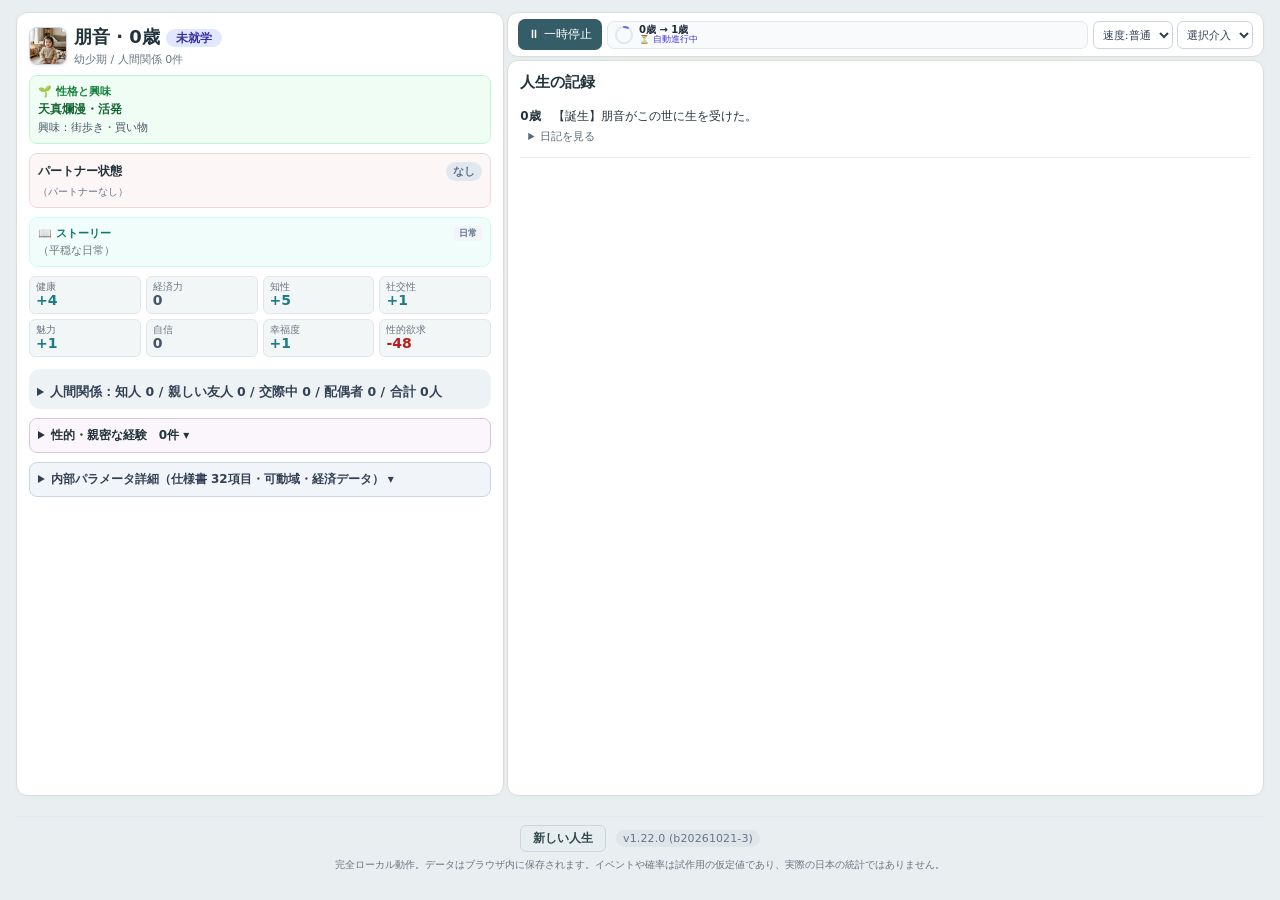
==== commit 4d9bed89: "improved" ====
--- a/index.html
+++ b/index.html
@@ -88,15 +88,15 @@
     <footer class="app-footer">
       <div class="footer-actions">
         <button class="secondary restart-btn" id="restart">新しい人生</button>
-        <span id="buildVersion" class="build-version">v1.22.12 (b20261026-4)</span>
+        <span id="buildVersion" class="build-version">v1.22.13 (b20261026-5)</span>
       </div>
       <p class="muted footer-note">完全ローカル動作。データはブラウザ内に保存されます。イベントや確率は試作用の仮定値であり、実際の日本の統計ではありません。</p>
     </footer>
   </main>
-  <script>window.BUILD_CACHE_KEY = '20261026-4';</script>
-  <script src="events/manifest.js?v=20261026-4"></script>
-  <script src="events/loader.js?v=20261026-4"></script>
-  <script src="js/app.js?v=20261026-4"></script>
+  <script>window.BUILD_CACHE_KEY = '20261026-5';</script>
+  <script src="events/manifest.js?v=20261026-5"></script>
+  <script src="events/loader.js?v=20261026-5"></script>
+  <script src="js/app.js?v=20261026-5"></script>
 </body>
 
 </html>
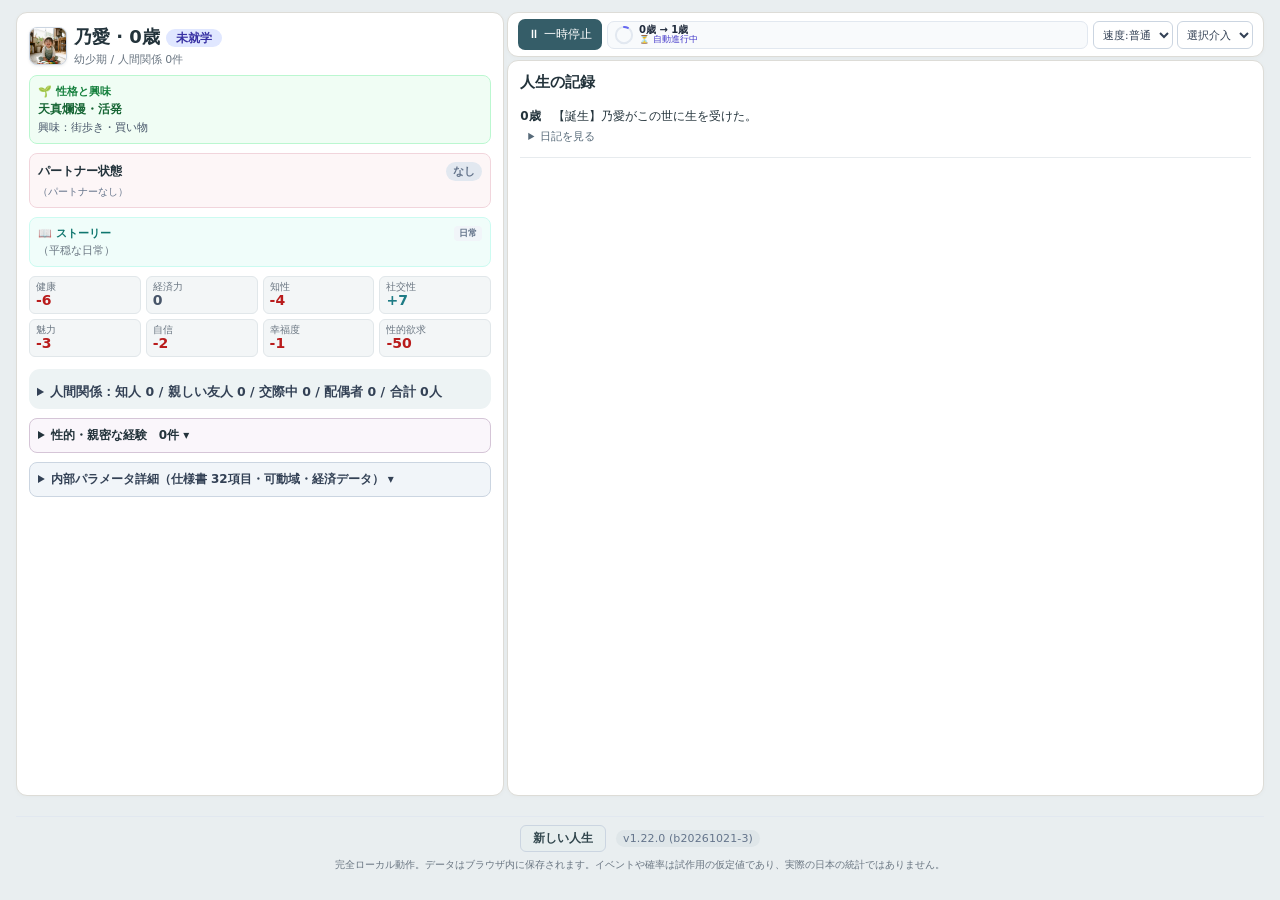
==== commit 089b1a6a: "improved" ====
--- a/index.html
+++ b/index.html
@@ -88,15 +88,15 @@
     <footer class="app-footer">
       <div class="footer-actions">
         <button class="secondary restart-btn" id="restart">新しい人生</button>
-        <span id="buildVersion" class="build-version">v1.22.13 (b20261026-5)</span>
+        <span id="buildVersion" class="build-version">v1.22.16 (b20261026-8)</span>
       </div>
       <p class="muted footer-note">完全ローカル動作。データはブラウザ内に保存されます。イベントや確率は試作用の仮定値であり、実際の日本の統計ではありません。</p>
     </footer>
   </main>
-  <script>window.BUILD_CACHE_KEY = '20261026-5';</script>
-  <script src="events/manifest.js?v=20261026-5"></script>
-  <script src="events/loader.js?v=20261026-5"></script>
-  <script src="js/app.js?v=20261026-5"></script>
+  <script>window.BUILD_CACHE_KEY = '20261026-8';</script>
+  <script src="events/manifest.js?v=20261026-8"></script>
+  <script src="events/loader.js?v=20261026-8"></script>
+  <script src="js/app.js?v=20261026-8"></script>
 </body>
 
 </html>
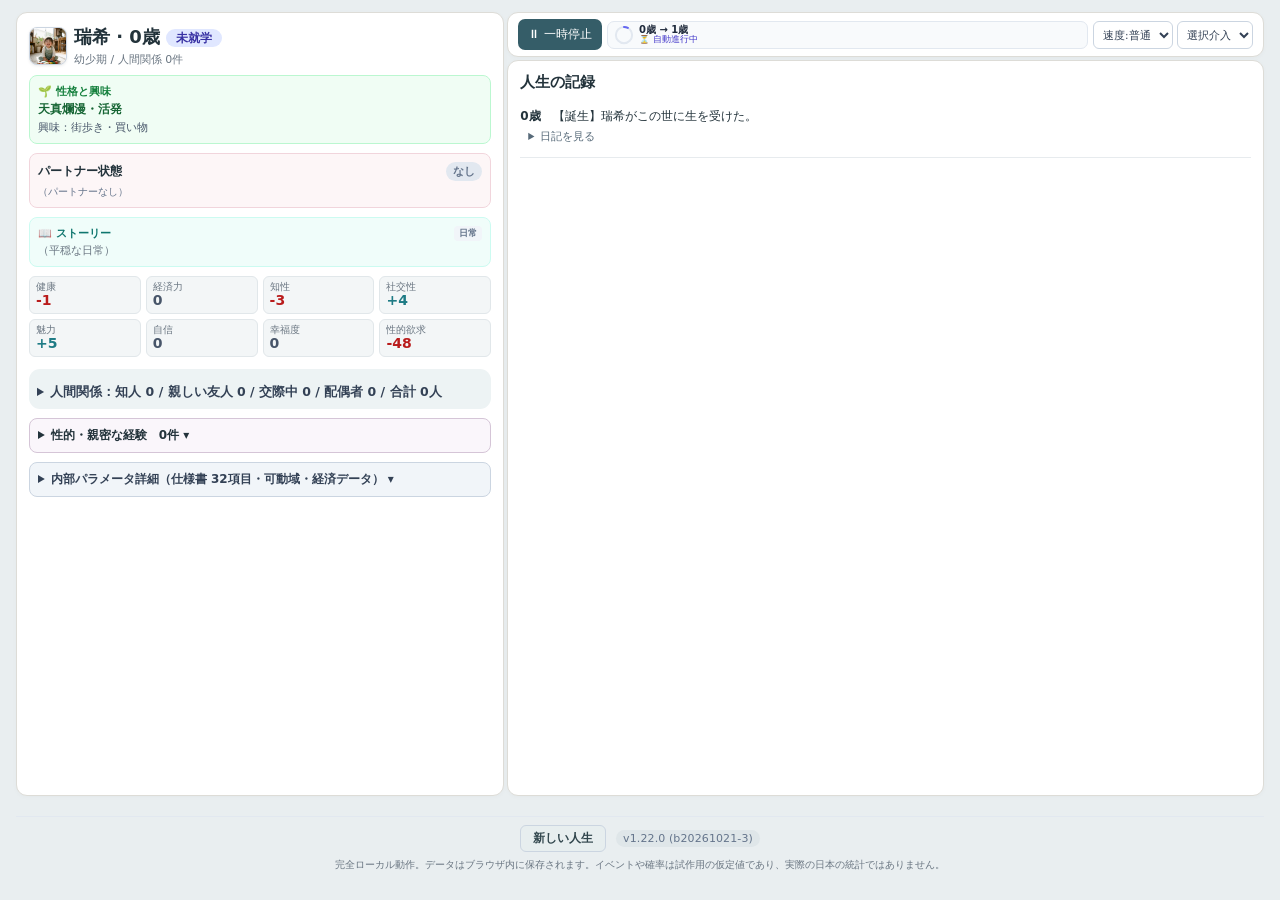
==== commit ab44655d: "refactoring" ====
--- a/index.html
+++ b/index.html
@@ -88,15 +88,44 @@
     <footer class="app-footer">
       <div class="footer-actions">
         <button class="secondary restart-btn" id="restart">新しい人生</button>
-        <span id="buildVersion" class="build-version">v1.22.16 (b20261026-8)</span>
+        <span id="buildVersion" class="build-version">v1.23.0 (b20261026-9)</span>
       </div>
       <p class="muted footer-note">完全ローカル動作。データはブラウザ内に保存されます。イベントや確率は試作用の仮定値であり、実際の日本の統計ではありません。</p>
     </footer>
   </main>
-  <script>window.BUILD_CACHE_KEY = '20261026-8';</script>
-  <script src="events/manifest.js?v=20261026-8"></script>
-  <script src="events/loader.js?v=20261026-8"></script>
-  <script src="js/app.js?v=20261026-8"></script>
+  <script>window.BUILD_CACHE_KEY = '20261026-9';</script>
+  <script src="events/manifest.js?v=20261026-9"></script>
+  <script src="events/loader.js?v=20261026-9"></script>
+  <script src="js/core/bootstrap.js?v=20261026-9"></script>
+  <script src="js/core/math.js?v=20261026-9"></script>
+  <script src="js/core/state.js?v=20261026-9"></script>
+  <script src="js/data/constants.js?v=20261026-9"></script>
+  <script src="js/model/display.js?v=20261026-9"></script>
+  <script src="js/text/narrative-text.js?v=20261026-9"></script>
+  <script src="js/model/location.js?v=20261026-9"></script>
+  <script src="js/model/predicates.js?v=20261026-9"></script>
+  <script src="js/model/sexuality.js?v=20261026-9"></script>
+  <script src="js/engine/event-dsl.js?v=20261026-9"></script>
+  <script src="js/model/state-factory.js?v=20261026-9"></script>
+  <script src="js/engine/scenarios.js?v=20261026-9"></script>
+  <script src="js/sim/log.js?v=20261026-9"></script>
+  <script src="js/engine/event-text.js?v=20261026-9"></script>
+  <script src="js/engine/eligibility.js?v=20261026-9"></script>
+  <script src="js/engine/choices.js?v=20261026-9"></script>
+  <script src="js/sim/apply.js?v=20261026-9"></script>
+  <script src="js/sim/milestones.js?v=20261026-9"></script>
+  <script src="js/engine/scheduler.js?v=20261026-9"></script>
+  <script src="js/model/bonds.js?v=20261026-9"></script>
+  <script src="js/sim/intimacy.js?v=20261026-9"></script>
+  <script src="js/sim/social-outcome.js?v=20261026-9"></script>
+  <script src="js/sim/settle.js?v=20261026-9"></script>
+  <script src="js/sim/step.js?v=20261026-9"></script>
+  <script src="js/sim/free-action.js?v=20261026-9"></script>
+  <script src="js/ui/profile-html.js?v=20261026-9"></script>
+  <script src="js/ui/render.js?v=20261026-9"></script>
+  <script src="js/ui/autoplay.js?v=20261026-9"></script>
+  <script src="js/ui/layout.js?v=20261026-9"></script>
+  <script src="js/main.js?v=20261026-9"></script>
 </body>
 
 </html>
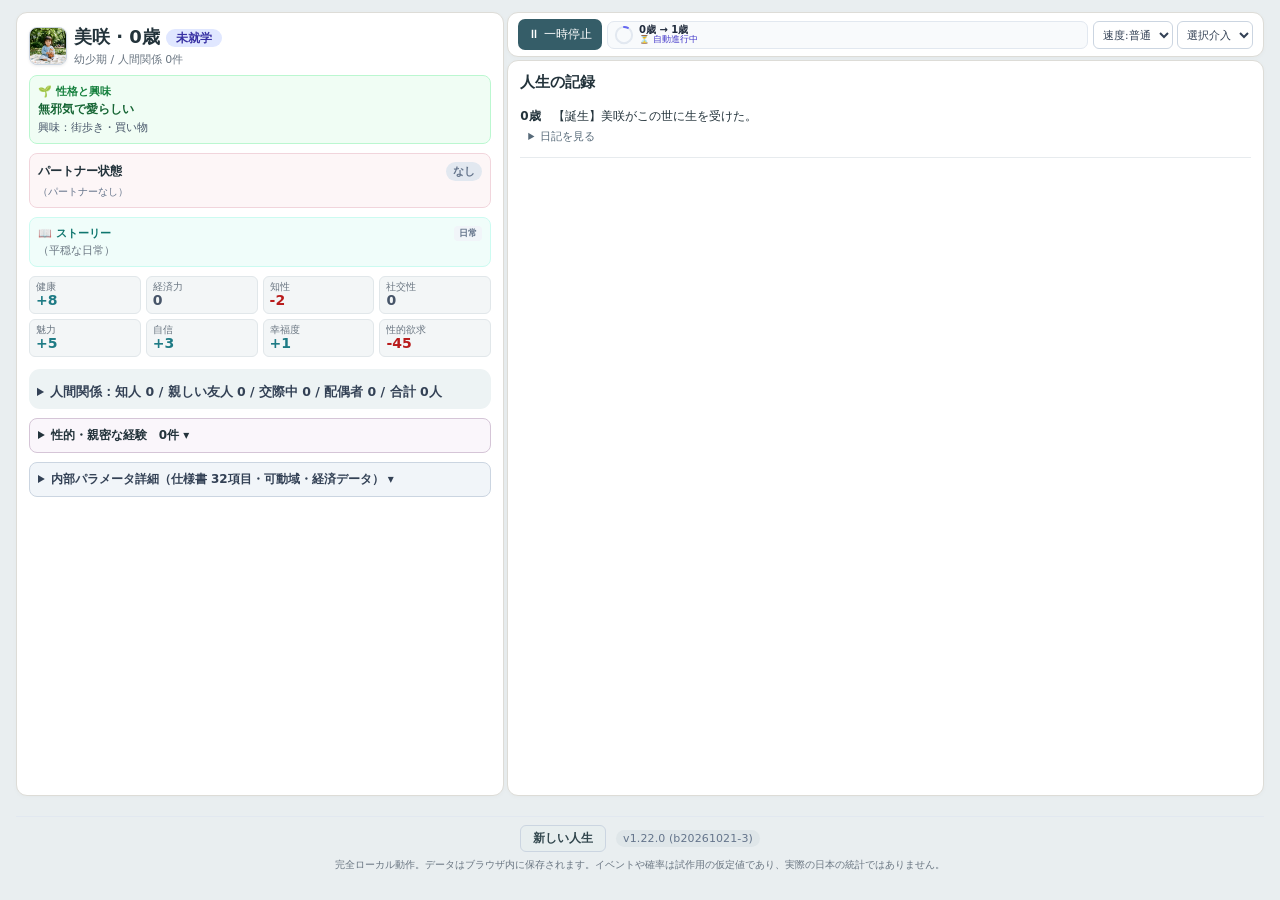
==== commit 6cc47742: "improved" ====
--- a/index.html
+++ b/index.html
@@ -93,39 +93,39 @@
       <p class="muted footer-note">完全ローカル動作。データはブラウザ内に保存されます。イベントや確率は試作用の仮定値であり、実際の日本の統計ではありません。</p>
     </footer>
   </main>
-  <script>window.BUILD_CACHE_KEY = '20261026-9';</script>
-  <script src="events/manifest.js?v=20261026-9"></script>
-  <script src="events/loader.js?v=20261026-9"></script>
-  <script src="js/core/bootstrap.js?v=20261026-9"></script>
-  <script src="js/core/math.js?v=20261026-9"></script>
-  <script src="js/core/state.js?v=20261026-9"></script>
-  <script src="js/data/constants.js?v=20261026-9"></script>
-  <script src="js/model/display.js?v=20261026-9"></script>
-  <script src="js/text/narrative-text.js?v=20261026-9"></script>
-  <script src="js/model/location.js?v=20261026-9"></script>
-  <script src="js/model/predicates.js?v=20261026-9"></script>
-  <script src="js/model/sexuality.js?v=20261026-9"></script>
-  <script src="js/engine/event-dsl.js?v=20261026-9"></script>
-  <script src="js/model/state-factory.js?v=20261026-9"></script>
-  <script src="js/engine/scenarios.js?v=20261026-9"></script>
-  <script src="js/sim/log.js?v=20261026-9"></script>
-  <script src="js/engine/event-text.js?v=20261026-9"></script>
-  <script src="js/engine/eligibility.js?v=20261026-9"></script>
-  <script src="js/engine/choices.js?v=20261026-9"></script>
-  <script src="js/sim/apply.js?v=20261026-9"></script>
-  <script src="js/sim/milestones.js?v=20261026-9"></script>
-  <script src="js/engine/scheduler.js?v=20261026-9"></script>
-  <script src="js/model/bonds.js?v=20261026-9"></script>
-  <script src="js/sim/intimacy.js?v=20261026-9"></script>
-  <script src="js/sim/social-outcome.js?v=20261026-9"></script>
-  <script src="js/sim/settle.js?v=20261026-9"></script>
-  <script src="js/sim/step.js?v=20261026-9"></script>
-  <script src="js/sim/free-action.js?v=20261026-9"></script>
-  <script src="js/ui/profile-html.js?v=20261026-9"></script>
-  <script src="js/ui/render.js?v=20261026-9"></script>
-  <script src="js/ui/autoplay.js?v=20261026-9"></script>
-  <script src="js/ui/layout.js?v=20261026-9"></script>
-  <script src="js/main.js?v=20261026-9"></script>
+  <script>window.BUILD_CACHE_KEY = '20261026-11';</script>
+  <script src="events/manifest.js?v=20261026-11"></script>
+  <script src="events/loader.js?v=20261026-11"></script>
+  <script src="js/core/bootstrap.js?v=20261026-11"></script>
+  <script src="js/core/math.js?v=20261026-11"></script>
+  <script src="js/core/state.js?v=20261026-11"></script>
+  <script src="js/data/constants.js?v=20261026-11"></script>
+  <script src="js/model/display.js?v=20261026-11"></script>
+  <script src="js/text/narrative-text.js?v=20261026-11"></script>
+  <script src="js/model/location.js?v=20261026-11"></script>
+  <script src="js/model/predicates.js?v=20261026-11"></script>
+  <script src="js/model/sexuality.js?v=20261026-11"></script>
+  <script src="js/engine/event-dsl.js?v=20261026-11"></script>
+  <script src="js/model/state-factory.js?v=20261026-11"></script>
+  <script src="js/engine/scenarios.js?v=20261026-11"></script>
+  <script src="js/sim/log.js?v=20261026-11"></script>
+  <script src="js/engine/event-text.js?v=20261026-11"></script>
+  <script src="js/engine/eligibility.js?v=20261026-11"></script>
+  <script src="js/engine/choices.js?v=20261026-11"></script>
+  <script src="js/sim/apply.js?v=20261026-11"></script>
+  <script src="js/sim/milestones.js?v=20261026-11"></script>
+  <script src="js/engine/scheduler.js?v=20261026-11"></script>
+  <script src="js/model/bonds.js?v=20261026-11"></script>
+  <script src="js/sim/intimacy.js?v=20261026-11"></script>
+  <script src="js/sim/social-outcome.js?v=20261026-11"></script>
+  <script src="js/sim/settle.js?v=20261026-11"></script>
+  <script src="js/sim/step.js?v=20261026-11"></script>
+  <script src="js/sim/free-action.js?v=20261026-11"></script>
+  <script src="js/ui/profile-html.js?v=20261026-11"></script>
+  <script src="js/ui/render.js?v=20261026-11"></script>
+  <script src="js/ui/autoplay.js?v=20261026-11"></script>
+  <script src="js/ui/layout.js?v=20261026-11"></script>
+  <script src="js/main.js?v=20261026-11"></script>
 </body>
 
 </html>
